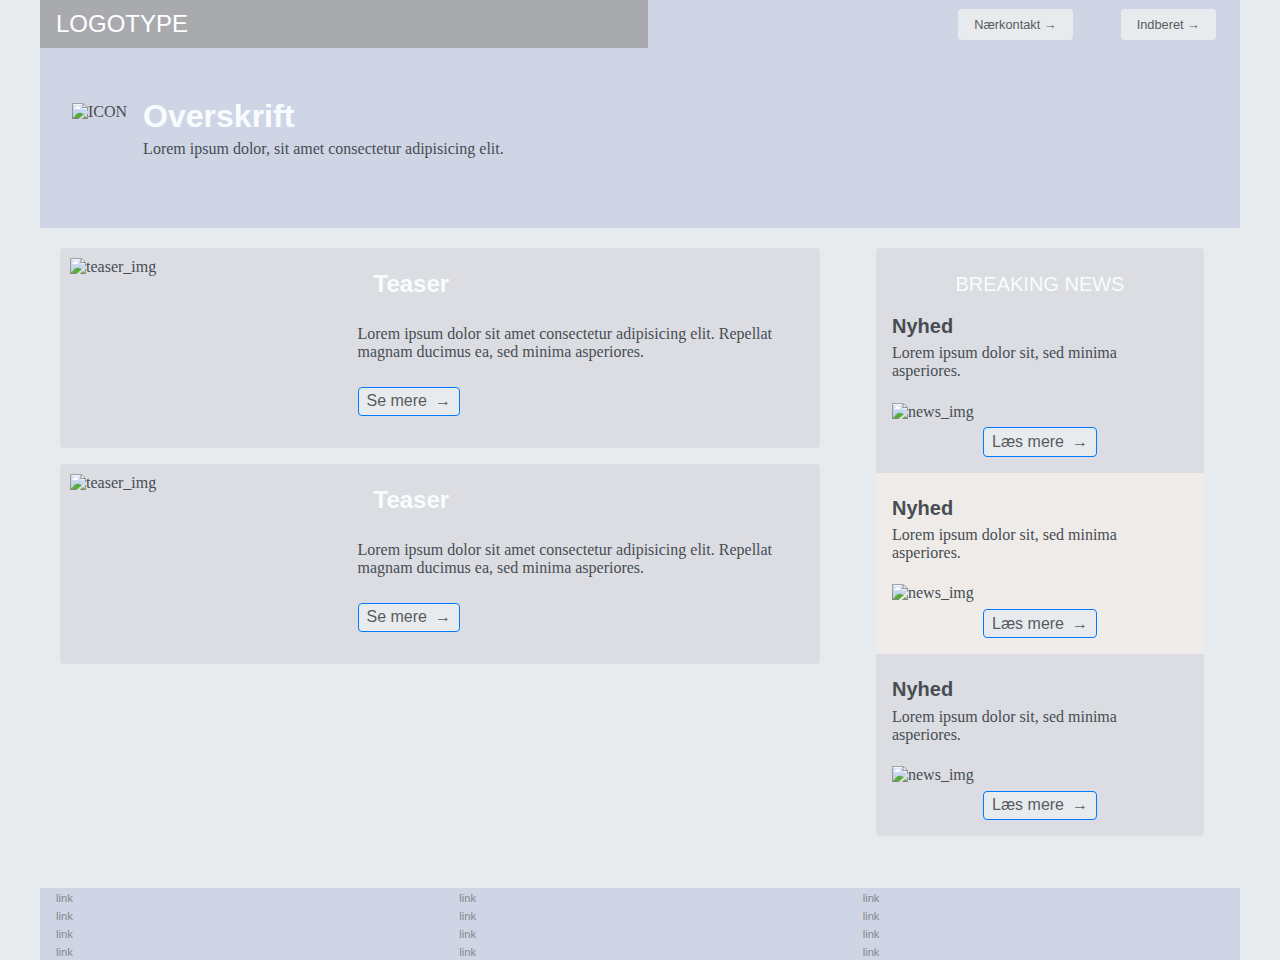
==== emergency-main/index.html @ be7192fd "Starter project" ====
<!DOCTYPE html>
<html lang="en">
  <head>
    <meta charset="UTF-8" />
    <meta http-equiv="X-UA-Compatible" content="IE=edge" />
    <meta name="viewport" content="width=device-width, initial-scale=1.0" />
    <link rel="stylesheet" href="css/custom.css" />
    <link rel="stylesheet" href="css/general.css" />
    <link rel="stylesheet" href="css/layout.css" />
    <link rel="stylesheet" href="css/burger.css" />
    <link rel="stylesheet" href="css/cards.css" />
    <link rel="icon" type="image/png" href="img/fav.png" />
    <title>Emergency Site</title>
  </head>
  <body id="frontpage">
    <header>
      <nav>
        <div id="logotype-wrapper">
          <a href="index.html"> LOGOTYPE </a>
        </div>
        <ul class="menu">
          <li><a class="menuItem" href="instruction.html">Nærkontakt </a></li>
          <li><a class="menuItem" href="register.html">Indberet</a></li>
        </ul>
      </nav>
    </header>
    <section id="main-disclamer">
      <div id="main-disclamer-content">
        <img src="warning" alt="ICON" />
        <div>
          <h1>Overskrift</h1>
          <p>Lorem ipsum dolor, sit amet consectetur adipisicing elit.</p>
        </div>
      </div>
    </section>
    <main>
      <section id="daily">
        <article class="daily_card">
          <img src="" alt="teaser_img" />
          <div class="daily_text">
            <h2>Teaser</h2>
            <p>Lorem ipsum dolor sit amet consectetur adipisicing elit. Repellat magnam ducimus ea, sed minima asperiores.</p>
            <a href="" class="cta_btn">Se mere</a>
          </div>
        </article>
        <article class="daily_card">
          <img src="" alt="teaser_img" />
          <div class="daily_text">
            <h2>Teaser</h2>
            <p>Lorem ipsum dolor sit amet consectetur adipisicing elit. Repellat magnam ducimus ea, sed minima asperiores.</p>
            <a href="" class="cta_btn">Se mere</a>
          </div>
        </article>
      </section>
      <section id="breaking">
        <article class="news_card">
          <h3>Nyhed</h3>
          <p>Lorem ipsum dolor sit, sed minima asperiores.</p>
          <img src="" alt="news_img" />
          <a class="cta_btn" href="">Læs mere</a>
        </article>
        <article class="news_card">
          <h3>Nyhed</h3>
          <p>Lorem ipsum dolor sit, sed minima asperiores.</p>
          <img src="" alt="news_img" />
          <a class="cta_btn" href="">Læs mere</a>
        </article>
        <article class="news_card">
          <h3>Nyhed</h3>
          <p>Lorem ipsum dolor sit, sed minima asperiores.</p>
          <img src="" alt="news_img" />
          <a class="cta_btn" href="">Læs mere</a>
        </article>
      </section>
    </main>

    <footer>
      <nav class="some">
        <ul>
          <li><a href="">link</a></li>
          <li><a href="">link</a></li>
          <li><a href="">link</a></li>
          <li><a href="">link</a></li>
        </ul>
      </nav>
      <nav class="another">
        <ul>
          <li><a href="">link</a></li>
          <li><a href="">link</a></li>
          <li><a href="">link</a></li>
          <li><a href="">link</a></li>
        </ul>
      </nav>
      <nav class="yetanother">
        <ul>
          <li><a href="">link</a></li>
          <li><a href="">link</a></li>
          <li><a href="">link</a></li>
          <li><a href="">link</a></li>
        </ul>
      </nav>
    </footer>
    <!-- <script src="js/main.js"></script> -->
  </body>
</html>
---- emergency-main/css/custom.css ----
:root {
  /* Colours */
  --primary-bg-color: #e8ebee; /* used */
  --primary-font-color: #474d52; /* used */

  --secondary-bg-color: #5d656c; /* used */
  --secondary-font-color: #d5e5f4; /* used */

  /* CAN BE DELETED WHEN THE PLACEHOLDER CLASS IS DELETED */
  --placeholder-bg-color: #eb9e1a; /* used */
  --placeholder-font-color: #575c61; /* used */

  /* NOT USED AT THE MOMENT */
  --info-color: #17a2b8;
  --warning-color: #ffc107;
  --danger-color: #dc3545;

  /* Borders */
  --border-color: #007bff; /* used */
  --border-color-light: #f7f5c2; /* used */
  --border-radius: 0.25rem;

  /* Links */
  --link-color: #84888e; /* used */
  --hover-color: #f9fcfe; /* used */
  --active-color: #f52727; /* used */

  /* From styletile */

  /* Fonts */
  --logotype-font: "Roboto", sans-serif;
  --headline-font: "Roboto", sans-serif;
  --body-font: "Roboto", sans-serif;
  --link-font: "Calibri", sans-serif;

  /* Text sizes */
  --logotype-size: 1.5rem;
  --headline1-size: 2rem;
  --headline2-size: 1.5rem;
  --headline3-size: 1.25rem;
  --bodytext-size: 1rem;
  --cta-text-size: 1.25rem;
  --followup-text-size: 0.8rem;
  --form-submit-size: 1rem;

  /* Text colors */
  --logotype-color: #ffffff;
  --headline-color: #bbc3ca;
  --headline-color-inverted: #f9fcfe;
  --bodytext-color: #575c61;
  --bodytext-color-inverted: #f9fcfe;
  --cta-text-color: #bbc3ca;
  --cta-text-color-inverted: #bbc3ca;
  --followup-text-color: #575c61;
  --followup-text-color-inverted: #bbc3ca;
  --formfield-text-color: #575c61;
  --form-submit-color: #bbc3ca;
  --form-submit-color-inverted: #bbc3ca;

  /* Background colors */
  --logotype-background-color: #a9aaae;
  --header-background-color: #cfd5e5;
  --article-background-color: #dbdde3;
  --news-background-color: #dbdde3;
  --news-background-color-inverted: #eeebe9;
  --info-background-color: #dbdde3;
  --headline-bg-color: #dbdde3;
  --headline-bg-color-alert: #dbdde3;
  --headline-bg-color-inverted: #dbdde3;
  --bodytext-bg-color: #dbdde3;
  --bodytext-bg-color-inverted: #dbdde3;
  --cta-text-bg-color: #dbdde3;
  --cta-text-bg-color-inverted: #dbdde3;
  --followup-text-bg-color: #e8ebee;
  --followup-text-bg-color-inverted: #dbdde3;
  --form-background-color: #c5c7ce;
  --form-text-color: #dbdde3;
  --formfield-background-color: #dbdde3;
  --formfield-background-color-active: #dbdde3;
  --form-submit-bg-color: #dbdde3;
  --form-submit-bg-color-inverted: #dbdde3;

  /* Info-boxes */
  --info-bg-color-yellow: #d6d5ce;
  --info-bg-color-green: #a6a6a0;
}
---- emergency-main/css/general.css ----
html,
body,
header,
footer,
main,
nav,
ul,
#main-disclamer {
  margin: 0;
  padding: 0;
  box-sizing: border-box;
}

body {
  font-family: var(--default-font);
  color: var(--primary-font-color);
  background-color: var(--primary-bg-color);
}
header,
footer {
  background-color: var(--header-background-color);
  color: var(--secondary-font-color);
  height: min-content;
}
.logo-wrapper {
  background-color: var(--logotype-background-color);
  color: var(--logotype-color);
}
#main-disclamer {
  height: 180px;
  background-color: var(--header-background-color);
  display: flex;
  justify-content: flex-start;
  align-items: center;
  padding-left: 2rem;
}
#main-disclamer-content {
  display: flex;
  column-gap: 1rem;
}
main section {
  padding: 20px;
  /* margin: 10px; */
  /* border: 1px solid var(--border-color); */
  border-radius: var(--border-radius);
}
h1,
h2,
h3,
h4,
h5,
h6 {
  font-family: var(--headline-font);
}
h1 {
  font-size: var(--headline1-size);
  color: var(--headline-color-inverted);
  margin: 5px 0;
  line-height: 1rem;
  text-align: left;
}
h2 {
  font-size: var(--headline2-size);
}
h3 {
  font-size: var(--headline3-size);
}

main > h1 {
  background-color: var(--headline-bg-color-alert);
  color: var(--headline-color-inverted);
  line-height: 4rem;
  padding: 5px 3rem 0 3rem;
  width: calc(80% - 6rem);
}

/* NAVIGATION STRUCTURES */
header > nav {
  height: 100%;
}
nav ul {
  list-style: none;
}
nav a {
  font-family: var(--link-font);
  text-decoration: none;
  color: var(--link-color);
}
a {
  font-family: var(--link-font);
}
#logotype-wrapper {
  background-color: var(--logotype-background-color);
  margin: 0;
  display: flex;
  justify-content: flex-start;
  align-items: center;
  padding: 0 0 0 1rem;
}
#logotype-wrapper > a {
  font-size: var(--logotype-size);
  color: var(--logotype-color);
  font-family: var(--logotype-font);
  height: 3rem;
  width: 100%;
  display: flex;
  align-items: center;
}
header nav li a {
  margin: 1.5rem;
  background-color: var(--followup-text-bg-color);
  color: var(--followup-text-color);
  font-size: var(--followup-text-size);
  padding: 0.5rem 1rem;
  border-radius: var(--border-radius);
}
header > nav li > a:after {
  content: " \2192";
}
nav a:hover {
  color: var(--hover-color);
}
nav a:active {
  color: var(--active-color);
}

/* FOOTER */
footer a {
  font-size: 0.7rem;
}
.yellow,
.green {
  padding: 1.5rem 1rem 0.5rem 1rem;
}
.yellow {
  background-color: var(--info-bg-color-yellow);
}
.green {
  background-color: var(--info-bg-color-green);
}
---- emergency-main/css/layout.css ----
/* LAYOUT FOR MAIN CONTENT */
body {
  display: grid;
  grid-template-rows: auto 1fr auto;
  height: 100vh;
  max-width: 1200px;
  margin: 0 auto;
}
main {
  display: grid;
  row-gap: 1rem;
}
main > *:not(:first-child) {
  margin: 0 1rem;
}
main {
  grid-template-rows: min-content min-content 1fr min-content;
}

/* LAYOUT FOR HEADER AND FOOTER */
footer {
  display: grid;
  gap: 10px;
}
header nav,
footer nav {
  display: flex;
  justify-content: space-between;
  align-items: center;
}
header nav > * {
  flex: 1;
}
nav ul {
  display: flex;
  justify-content: flex-end;
}
header ul {
  height: 100%;
  width: clamp(175px, 50%, 300px);
}
footer ul {
  flex-direction: column;
  padding-left: 1rem;
}

/* LAYOUT FOR SECTIONS */
#daily,
#breaking {
  display: grid;
}
#daily {
  grid-template-rows: repeat(2, minmax(200px, min-content));
  gap: 1rem;
}
#breaking {
  grid-template-rows: repeat(auto-fit, minmax(50px, min-content));
  gap: 0;
}

@media (width > 600px) {
  #frontpage > main {
    grid-template-columns: 6fr 3fr;
    grid-template-rows: auto 1fr auto;
  }
  #instruction > main,
  #register > main {
    grid-template-columns: 5fr 3fr;
    grid-template-rows: auto 1fr auto;
  }

  .qr {
    order: 1;
  }

  h1 {
    grid-column: 1 / -1;
  }
  footer {
    grid-template-columns: 1fr 1fr 1fr;
  }
}
---- emergency-main/css/cards.css ----
.daily_card {
  background-color: var(--article-background-color);
  display: grid;
  grid-template-columns: 3fr 5fr;
  gap: 10px;
  padding: 10px 0 10px 10px;
  /* border: 1px solid var(--border-color); */
  border-radius: var(--border-radius);
  height: minmax(200px, min-content);
}
.daily_text {
  display: grid;
  grid-template-rows: repeat(3, min-content);
  gap: 10px;
}
.daily_text h2 {
  background-color: var(--headline-bg-color-inverted);
  color: var(--headline-color-inverted);
  padding: calc(1.1rem / 1.5) 0 calc(1.1rem / 2) 1rem;
  margin: 0 0 0.5rem 0;
}
.daily_text p {
  padding-right: 2rem;
  margin: 0 0 1rem 0;
}
.daily_text .cta_btn {
  justify-self: left;
}
.daily_img {
  width: 100%;
  height: 100%;
  object-fit: cover;
}
.news_card {
  background-color: var(--article-background-color);
  display: grid;
  grid-template-rows: repeat(min-content);
  gap: 0.4rem;
  padding: 1rem 0;
  /* border: 1px solid var(--border-color); */
  height: minmax(300px, min-content);
}
.news_card:nth-child(2n) {
  background-color: var(--news-background-color-inverted);
}
.news_card > * {
  padding: 0 1rem;
}
.news_card h3 {
  margin: 0.5rem 0 0 0;
}
.news_card p {
  margin: 0 0 1rem 0;
}
.news_card:first-child:before {
  content: "BREAKING NEWS";
  background-color: var(--headline-bg-color-inverted);
  color: var(--headline-color-inverted);
  font-family: var(--headline-font);
  font-size: var(--headline3-size);
  text-align: center;
  line-height: 1rem;
  padding: calc(1.1rem / 1.5) 0 calc(1.1rem / 2) 0;
  /* margin: 0 0 1rem 0; */
}
.news_card:first-child {
  border-radius: var(--border-radius) var(--border-radius) 0 0;
}
.news_card:last-child {
  border-radius: 0 0 var(--border-radius) var(--border-radius);
}

.news_card .cta_btn {
  justify-self: center;
}
.cta_btn {
  display: inline-block;
  padding: 0.3rem 0.5rem;
  border: 1px solid var(--border-color);
  border-radius: var(--border-radius);
  background-color: var(--followup-text-bg-color);
  color: var(--followup-text-color);
  text-align: center;
  text-decoration: none;
  width: max-content;
}
.cta_btn:after {
  content: "\2192";
  margin-left: 0.5rem;
}
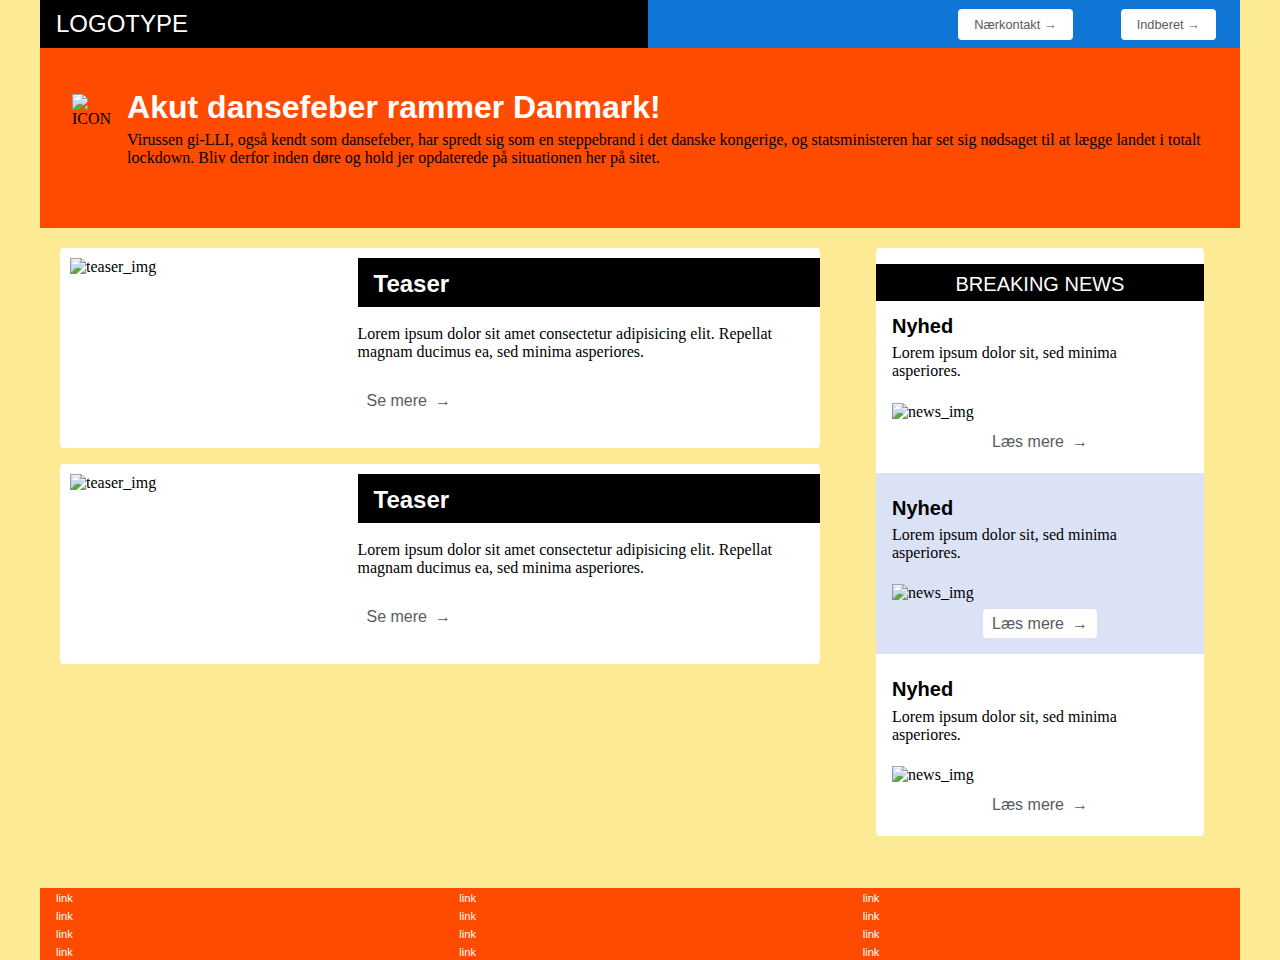
==== commit fd3a94db: "forms grundform lavet" ====
--- a/emergency-main/index.html
+++ b/emergency-main/index.html
@@ -14,7 +14,7 @@
   </head>
   <body id="frontpage">
     <header>
-      <nav>
+      <nav class="headright">
         <div id="logotype-wrapper">
           <a href="index.html"> LOGOTYPE </a>
         </div>
@@ -28,8 +28,13 @@
       <div id="main-disclamer-content">
         <img src="warning" alt="ICON" />
         <div>
-          <h1>Overskrift</h1>
-          <p>Lorem ipsum dolor, sit amet consectetur adipisicing elit.</p>
+          <h1>Akut dansefeber rammer Danmark!</h1>
+          <p>
+            Virussen gi-LLI, også kendt som dansefeber, har spredt sig som en
+            steppebrand i det danske kongerige, og statsministeren har set sig
+            nødsaget til at lægge landet i totalt lockdown. Bliv derfor inden
+            døre og hold jer opdaterede på situationen her på sitet.
+          </p>
         </div>
       </div>
     </section>
@@ -39,7 +44,10 @@
           <img src="" alt="teaser_img" />
           <div class="daily_text">
             <h2>Teaser</h2>
-            <p>Lorem ipsum dolor sit amet consectetur adipisicing elit. Repellat magnam ducimus ea, sed minima asperiores.</p>
+            <p>
+              Lorem ipsum dolor sit amet consectetur adipisicing elit. Repellat
+              magnam ducimus ea, sed minima asperiores.
+            </p>
             <a href="" class="cta_btn">Se mere</a>
           </div>
         </article>
@@ -47,7 +55,10 @@
           <img src="" alt="teaser_img" />
           <div class="daily_text">
             <h2>Teaser</h2>
-            <p>Lorem ipsum dolor sit amet consectetur adipisicing elit. Repellat magnam ducimus ea, sed minima asperiores.</p>
+            <p>
+              Lorem ipsum dolor sit amet consectetur adipisicing elit. Repellat
+              magnam ducimus ea, sed minima asperiores.
+            </p>
             <a href="" class="cta_btn">Se mere</a>
           </div>
         </article>
--- a/emergency-main/css/custom.css
+++ b/emergency-main/css/custom.css
@@ -1,29 +1,29 @@
 :root {
   /* Colours */
-  --primary-bg-color: #e8ebee; /* used */
-  --primary-font-color: #474d52; /* used */
+  --primary-bg-color: #fceb94; /* used */
+  --primary-font-color: #000000; /* used */
 
-  --secondary-bg-color: #5d656c; /* used */
-  --secondary-font-color: #d5e5f4; /* used */
+  --secondary-bg-color: #c91a1a; /* used */
+  --secondary-font-color: #ffffff; /* used */
 
   /* CAN BE DELETED WHEN THE PLACEHOLDER CLASS IS DELETED */
-  --placeholder-bg-color: #eb9e1a; /* used */
-  --placeholder-font-color: #575c61; /* used */
+  --placeholder-bg-color: #926a24; /* used */
+  --placeholder-font-color: #122d47; /* used */
 
   /* NOT USED AT THE MOMENT */
-  --info-color: #17a2b8;
+  --info-color: #487880;
   --warning-color: #ffc107;
   --danger-color: #dc3545;
 
   /* Borders */
-  --border-color: #007bff; /* used */
-  --border-color-light: #f7f5c2; /* used */
+  --border-color: #007bff00; /* used */
+  --border-color-light: #fff707; /* used */
   --border-radius: 0.25rem;
 
   /* Links */
-  --link-color: #84888e; /* used */
-  --hover-color: #f9fcfe; /* used */
-  --active-color: #f52727; /* used */
+  --link-color: #ffffff; /* used */
+  --hover-color: #0681d3; /* used */
+  --active-color: #a30d0d; /* used */
 
   /* From styletile */
 
@@ -45,42 +45,55 @@
 
   /* Text colors */
   --logotype-color: #ffffff;
-  --headline-color: #bbc3ca;
-  --headline-color-inverted: #f9fcfe;
-  --bodytext-color: #575c61;
-  --bodytext-color-inverted: #f9fcfe;
-  --cta-text-color: #bbc3ca;
+  --headline-color: #ffffff;
+  --headline-color-inverted: #ffffff;
+  --bodytext-color: #01070c;
+  --bodytext-color-inverted: #2e861c;
+  --cta-text-color: #17a817;
   --cta-text-color-inverted: #bbc3ca;
   --followup-text-color: #575c61;
-  --followup-text-color-inverted: #bbc3ca;
-  --formfield-text-color: #575c61;
+  --followup-text-color-inverted: #56a812;
+  --formfield-text-color: #ffffff;
   --form-submit-color: #bbc3ca;
-  --form-submit-color-inverted: #bbc3ca;
+  --form-submit-color-inverted: #ffffff;
 
   /* Background colors */
-  --logotype-background-color: #a9aaae;
-  --header-background-color: #cfd5e5;
-  --article-background-color: #dbdde3;
-  --news-background-color: #dbdde3;
-  --news-background-color-inverted: #eeebe9;
-  --info-background-color: #dbdde3;
-  --headline-bg-color: #dbdde3;
-  --headline-bg-color-alert: #dbdde3;
-  --headline-bg-color-inverted: #dbdde3;
-  --bodytext-bg-color: #dbdde3;
-  --bodytext-bg-color-inverted: #dbdde3;
-  --cta-text-bg-color: #dbdde3;
-  --cta-text-bg-color-inverted: #dbdde3;
-  --followup-text-bg-color: #e8ebee;
-  --followup-text-bg-color-inverted: #dbdde3;
-  --form-background-color: #c5c7ce;
-  --form-text-color: #dbdde3;
-  --formfield-background-color: #dbdde3;
-  --formfield-background-color-active: #dbdde3;
-  --form-submit-bg-color: #dbdde3;
-  --form-submit-bg-color-inverted: #dbdde3;
+  --logotype-background-color: #000000;
+  --header-background-color: #ff4b00;
+  --article-background-color: #ffffff;
+  --news-background-color: #192f72;
+  --news-background-color-inverted: #dbe2f5;
+  --info-background-color: #ffffff;
+  --headline-bg-color: #385a8d;
+  --headline-bg-color-alert: #ff4b00;
+  --headline-bg-color-inverted: #000000;
+  --bodytext-bg-color: #132866;
+  --bodytext-bg-color-inverted: #3b7c1d;
+  --cta-text-bg-color: #4a7518;
+  --cta-text-bg-color-inverted: #aa1c1c;
+  --followup-text-bg-color: #ffffff;
+  --followup-text-bg-color-inverted: #ffffff;
+  --form-background-color: #143bc9;
+  --form-text-color: #1b2f6b;
+  --formfield-background-color: #d31fac;
+  --formfield-background-color-active: #c01595;
+  --form-submit-bg-color: #d524e6;
+  --form-submit-bg-color-inverted: #c5149f;
 
   /* Info-boxes */
-  --info-bg-color-yellow: #d6d5ce;
-  --info-bg-color-green: #a6a6a0;
+  --info-bg-color-yellow: #fceb94;
+  --info-bg-color-green: #def5db;
 }
+
+.headright {
+  background-color: #1076d6;
+}
+
+fieldset {
+  background-color: #bd1c1ce0;
+  color: white;
+}
+
+#form-section {
+  background-color: #ffffffe0;
+}
--- a/emergency-main/css/general.css
+++ b/emergency-main/css/general.css
@@ -138,3 +138,63 @@
 .green {
   background-color: var(--info-bg-color-green);
 }
+
+#form-info {
+  padding-left: 20px;
+}
+
+/* Tilføjelser fra mig */
+/* Register */
+
+#form-section {
+  padding: 0;
+  height: auto;
+}
+
+.formGrid {
+  display: grid;
+  grid-template-columns: 1fr 1fr;
+  margin-top: 1px;
+  padding-top: 0px;
+}
+
+.felt {
+  display: flex;
+  flex-direction: column;
+  max-width: 200px;
+  padding-bottom: 1px;
+}
+
+label {
+  padding-bottom: 5px;
+}
+
+.bred {
+  height: 22px;
+}
+
+textarea {
+  height: 75px;
+  width: 270px;
+}
+
+#dato {
+  margin-bottom: 5px;
+}
+
+.checkflex {
+  display: flex;
+  flex-direction: column;
+}
+
+.range {
+  display: flex;
+  justify-content: space-between;
+  width: 300px;
+}
+
+.send {
+  margin-top: 30px;
+  width: 80px;
+  height: 30px;
+}
--- a/emergency-main/css/layout.css
+++ b/emergency-main/css/layout.css
@@ -2,7 +2,7 @@
 body {
   display: grid;
   grid-template-rows: auto 1fr auto;
-  height: 100vh;
+
   max-width: 1200px;
   margin: 0 auto;
 }
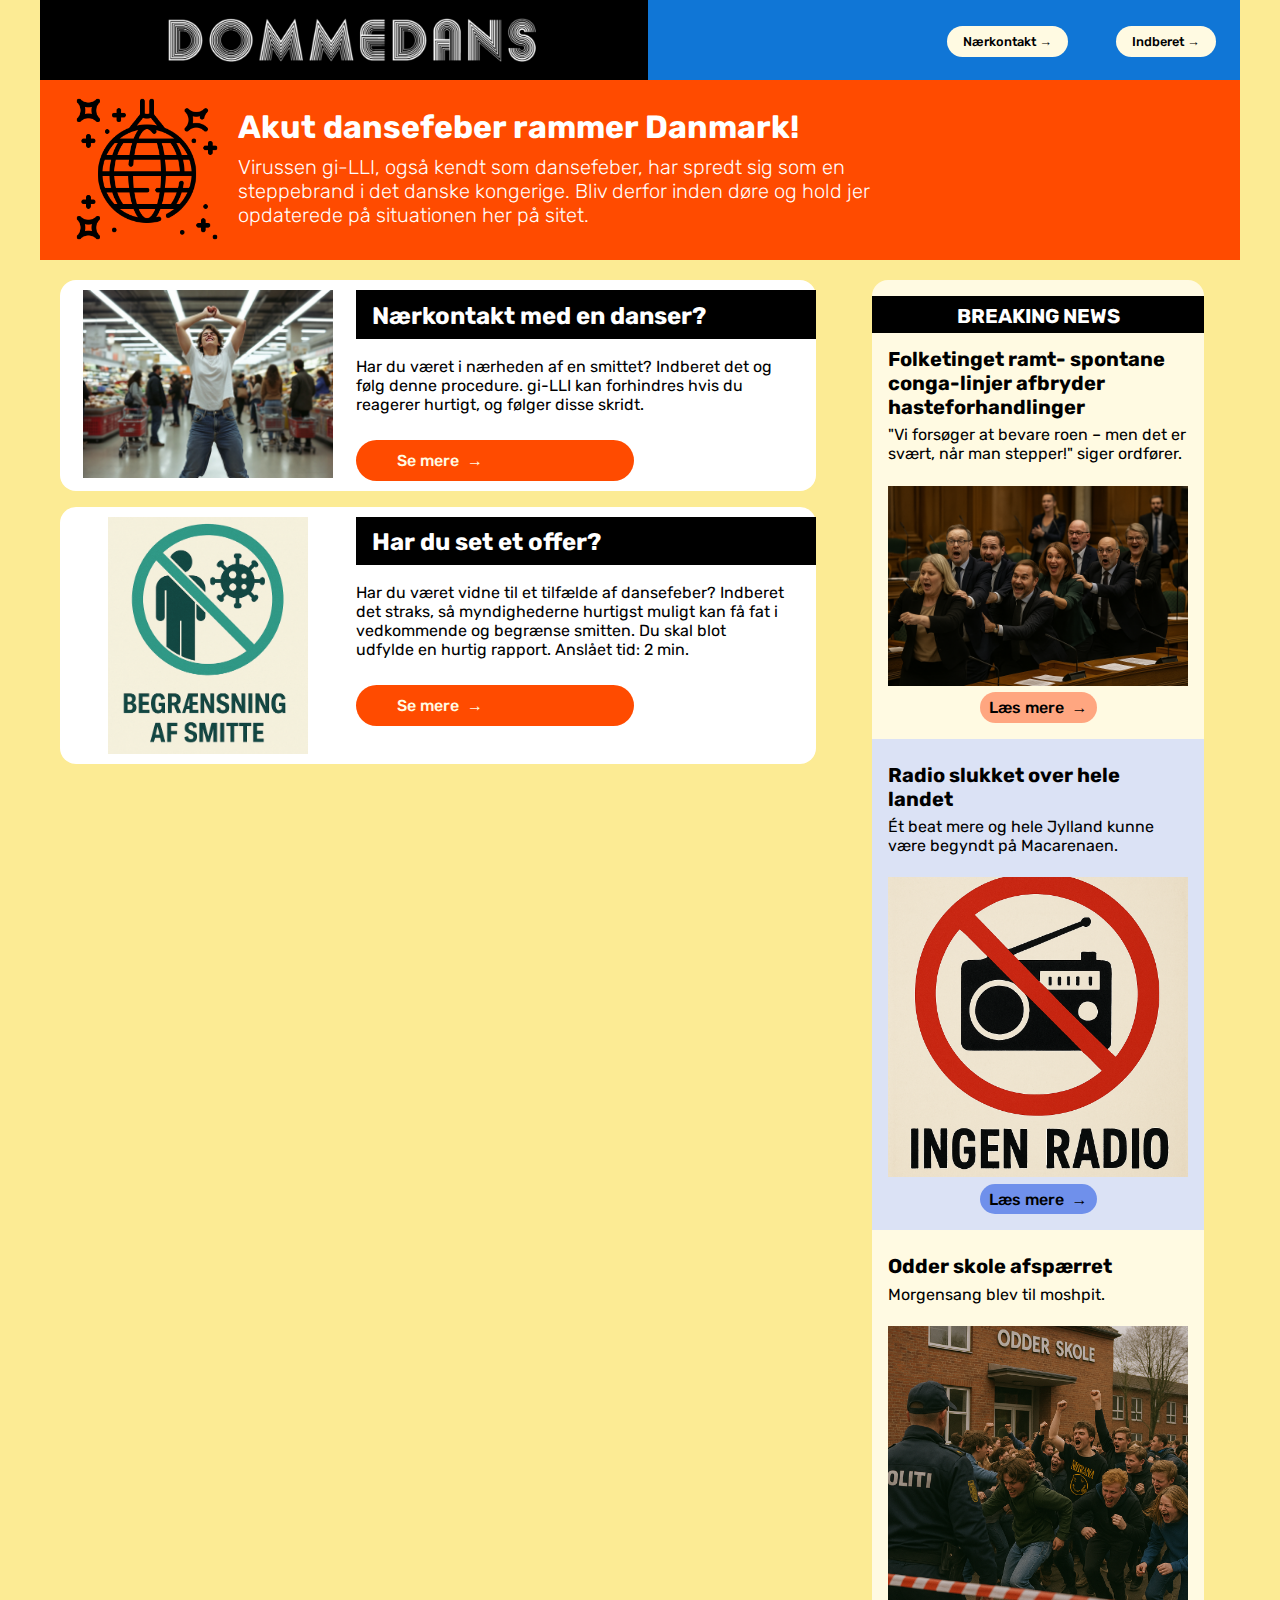
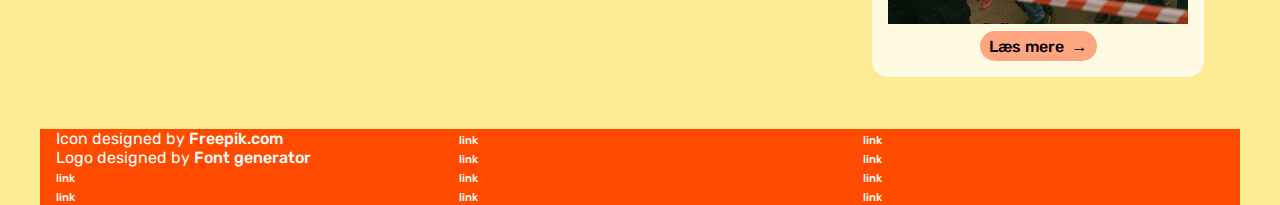
==== commit 042ab219: "Teasers lavet" ====
--- a/emergency-main/index.html
+++ b/emergency-main/index.html
@@ -16,7 +16,9 @@
     <header>
       <nav class="headright">
         <div id="logotype-wrapper">
-          <a href="index.html"> LOGOTYPE </a>
+          <a href="index.html">
+            <img id="logo" src="./img/logo.png" alt="Logo" />
+          </a>
         </div>
         <ul class="menu">
           <li><a class="menuItem" href="instruction.html">Nærkontakt </a></li>
@@ -26,14 +28,13 @@
     </header>
     <section id="main-disclamer">
       <div id="main-disclamer-content">
-        <img src="warning" alt="ICON" />
-        <div>
+        <img id="icon" src="./img/icon.png" alt="ICON" />
+        <div id="overskriftSection">
           <h1>Akut dansefeber rammer Danmark!</h1>
-          <p>
+          <p id="underrubrik">
             Virussen gi-LLI, også kendt som dansefeber, har spredt sig som en
-            steppebrand i det danske kongerige, og statsministeren har set sig
-            nødsaget til at lægge landet i totalt lockdown. Bliv derfor inden
-            døre og hold jer opdaterede på situationen her på sitet.
+            steppebrand i det danske kongerige. Bliv derfor inden døre og hold
+            jer opdaterede på situationen her på sitet.
           </p>
         </div>
       </div>
@@ -41,23 +42,26 @@
     <main>
       <section id="daily">
         <article class="daily_card">
-          <img src="" alt="teaser_img" />
+          <img src="img/danser.jpg" id="teaser1" alt="teaser_img" />
           <div class="daily_text">
-            <h2>Teaser</h2>
+            <h2>Nærkontakt med en danser?</h2>
             <p>
-              Lorem ipsum dolor sit amet consectetur adipisicing elit. Repellat
-              magnam ducimus ea, sed minima asperiores.
+              Har du været i nærheden af en smittet? Indberet det og følg denne
+              procedure. gi-LLI kan forhindres hvis du reagerer hurtigt, og
+              følger disse skridt.
             </p>
             <a href="" class="cta_btn">Se mere</a>
           </div>
         </article>
         <article class="daily_card">
-          <img src="" alt="teaser_img" />
+          <img src="img/indberet.png" id="teaser2" alt="teaser_img" />
           <div class="daily_text">
-            <h2>Teaser</h2>
+            <h2>Har du set et offer?</h2>
             <p>
-              Lorem ipsum dolor sit amet consectetur adipisicing elit. Repellat
-              magnam ducimus ea, sed minima asperiores.
+              Har du været vidne til et tilfælde af dansefeber? Indberet det
+              straks, så myndighederne hurtigst muligt kan få fat i vedkommende
+              og begrænse smitten. Du skal blot udfylde en hurtig rapport.
+              Anslået tid: 2 min.
             </p>
             <a href="" class="cta_btn">Se mere</a>
           </div>
@@ -65,21 +69,31 @@
       </section>
       <section id="breaking">
         <article class="news_card">
-          <h3>Nyhed</h3>
-          <p>Lorem ipsum dolor sit, sed minima asperiores.</p>
-          <img src="" alt="news_img" />
-          <a class="cta_btn" href="">Læs mere</a>
+          <h3>
+            Folketinget ramt- spontane conga-linjer afbryder hasteforhandlinger
+          </h3>
+          <p>
+            "Vi forsøger at bevare roen – men det er svært, når man stepper!"
+            siger ordfører.
+          </p>
+          <img src="img/congaLinje.png" alt="news_img" />
+          <a class="cta_btn dialogKnap1" href="">Læs mere</a>
+          <dialog>
+            <form method="dialog1">
+              <button type="button">Luk</button>
+            </form>
+          </dialog>
         </article>
         <article class="news_card">
-          <h3>Nyhed</h3>
-          <p>Lorem ipsum dolor sit, sed minima asperiores.</p>
-          <img src="" alt="news_img" />
-          <a class="cta_btn" href="">Læs mere</a>
+          <h3>Radio slukket over hele landet</h3>
+          <p>Ét beat mere og hele Jylland kunne være begyndt på Macarenaen.</p>
+          <img src="img/radio.png" alt="news_img" />
+          <a class="cta_btn btn_invert" href="">Læs mere</a>
         </article>
         <article class="news_card">
-          <h3>Nyhed</h3>
-          <p>Lorem ipsum dolor sit, sed minima asperiores.</p>
-          <img src="" alt="news_img" />
+          <h3>Odder skole afspærret</h3>
+          <p>Morgensang blev til moshpit.</p>
+          <img src="img/morgensang.png" alt="news_img" />
           <a class="cta_btn" href="">Læs mere</a>
         </article>
       </section>
@@ -88,8 +102,14 @@
     <footer>
       <nav class="some">
         <ul>
-          <li><a href="">link</a></li>
-          <li><a href="">link</a></li>
+          <li>
+            Icon designed by
+            <a id="link" href="https://www.freepik.com/">Freepik.com</a>
+          </li>
+          <li>
+            Logo designed by
+            <a id="link" href="https://www.textstudio.com/">Font generator</a>
+          </li>
           <li><a href="">link</a></li>
           <li><a href="">link</a></li>
         </ul>
@@ -111,6 +131,6 @@
         </ul>
       </nav>
     </footer>
-    <!-- <script src="js/main.js"></script> -->
+    <script src="js/main.js"></script>
   </body>
 </html>
--- a/emergency-main/css/custom.css
+++ b/emergency-main/css/custom.css
@@ -3,7 +3,7 @@
   --primary-bg-color: #fceb94; /* used */
   --primary-font-color: #000000; /* used */
 
-  --secondary-bg-color: #c91a1a; /* used */
+  --secondary-bg-color: #ea0c0c; /* used */
   --secondary-font-color: #ffffff; /* used */
 
   /* CAN BE DELETED WHEN THE PLACEHOLDER CLASS IS DELETED */
@@ -18,7 +18,7 @@
   /* Borders */
   --border-color: #007bff00; /* used */
   --border-color-light: #fff707; /* used */
-  --border-radius: 0.25rem;
+  --border-radius: 1rem;
 
   /* Links */
   --link-color: #ffffff; /* used */
@@ -28,10 +28,12 @@
   /* From styletile */
 
   /* Fonts */
-  --logotype-font: "Roboto", sans-serif;
-  --headline-font: "Roboto", sans-serif;
-  --body-font: "Roboto", sans-serif;
-  --link-font: "Calibri", sans-serif;
+  --logotype-font: "rubikBold", sans-serif;
+  --headline-font: "rubikBold", sans-serif;
+  --body-font: "rubikBold", sans-serif;
+  --link-font: "rubikMedium", sans-serif;
+  --subheading-font: "rubikLight", sans-serif;
+  --default-font: "rubikRegular", sans-serif;
 
   /* Text sizes */
   --logotype-size: 1.5rem;
@@ -51,7 +53,7 @@
   --bodytext-color-inverted: #2e861c;
   --cta-text-color: #17a817;
   --cta-text-color-inverted: #bbc3ca;
-  --followup-text-color: #575c61;
+  --followup-text-color: #000000;
   --followup-text-color-inverted: #56a812;
   --formfield-text-color: #ffffff;
   --form-submit-color: #bbc3ca;
@@ -61,7 +63,7 @@
   --logotype-background-color: #000000;
   --header-background-color: #ff4b00;
   --article-background-color: #ffffff;
-  --news-background-color: #192f72;
+  --news-background-color: #fffae2;
   --news-background-color-inverted: #dbe2f5;
   --info-background-color: #ffffff;
   --headline-bg-color: #385a8d;
@@ -71,7 +73,7 @@
   --bodytext-bg-color-inverted: #3b7c1d;
   --cta-text-bg-color: #4a7518;
   --cta-text-bg-color-inverted: #aa1c1c;
-  --followup-text-bg-color: #ffffff;
+  --followup-text-bg-color: #ffa680;
   --followup-text-bg-color-inverted: #ffffff;
   --form-background-color: #143bc9;
   --form-text-color: #1b2f6b;
@@ -79,10 +81,15 @@
   --formfield-background-color-active: #c01595;
   --form-submit-bg-color: #d524e6;
   --form-submit-bg-color-inverted: #c5149f;
+  --knap-i-header-farve: #fffae2;
 
   /* Info-boxes */
   --info-bg-color-yellow: #fceb94;
   --info-bg-color-green: #def5db;
+}
+
+#link {
+  font-size: 1rem;
 }
 
 .headright {
@@ -90,10 +97,38 @@
 }
 
 fieldset {
-  background-color: #bd1c1ce0;
+  background-color: #520505e0;
   color: white;
 }
 
 #form-section {
   background-color: #ffffffe0;
 }
+
+input:hover {
+  border-color: rgb(16, 16, 174);
+}
+
+textarea:hover {
+  border-color: rgb(16, 16, 173);
+}
+
+input:user-invalid {
+  border-color: red;
+}
+
+input:user-valid {
+  border-color: green;
+}
+
+textarea:user-invalid {
+  border-color: red;
+}
+
+textarea:user-valid {
+  border-color: green;
+}
+
+.cta_btn:hover {
+  color: rgb(255, 255, 255);
+}
--- a/emergency-main/css/general.css
+++ b/emergency-main/css/general.css
@@ -101,14 +101,23 @@
   font-size: var(--logotype-size);
   color: var(--logotype-color);
   font-family: var(--logotype-font);
-  height: 3rem;
+  height: 5rem;
   width: 100%;
+  display: flex;
+  align-items: center;
+}
+
+#logotype-wrapper > a > img {
+  font-size: var(--logotype-size);
+  color: var(--logotype-color);
+  font-family: var(--logotype-font);
+  height: 5rem;
   display: flex;
   align-items: center;
 }
 header nav li a {
   margin: 1.5rem;
-  background-color: var(--followup-text-bg-color);
+  background-color: var(--knap-i-header-farve);
   color: var(--followup-text-color);
   font-size: var(--followup-text-size);
   padding: 0.5rem 1rem;
@@ -198,3 +207,60 @@
   width: 80px;
   height: 30px;
 }
+
+.sum div {
+  padding-bottom: 15px;
+}
+
+#icon {
+  height: 150px;
+}
+
+#overskriftSection {
+  padding-top: 20px;
+}
+
+@font-face {
+  font-family: rubikLight;
+  src: url(../fonts/Rubik-Light.ttf);
+}
+
+@font-face {
+  font-family: rubikMedium;
+  src: url(../fonts/Rubik-Medium.ttf);
+}
+
+@font-face {
+  font-family: rubikBold;
+  src: url(../fonts/Rubik-Bold.ttf);
+}
+
+@font-face {
+  font-family: rubikRegular;
+  src: url(../fonts/Rubik-Regular.ttf);
+}
+
+#underrubrik {
+  color: white;
+  font-family: var(--subheading-font);
+  font-size: 20px;
+  max-width: 700px;
+}
+
+#logo {
+  margin: 0 auto;
+}
+
+.news_card > img {
+  width: 300px;
+}
+
+#teaser1 {
+  width: 250px;
+  margin: 0 auto;
+}
+
+#teaser2 {
+  width: 200px;
+  margin: 0 auto;
+}
--- a/emergency-main/css/cards.css
+++ b/emergency-main/css/cards.css
@@ -32,7 +32,7 @@
   object-fit: cover;
 }
 .news_card {
-  background-color: var(--article-background-color);
+  background-color: var(--news-background-color);
   display: grid;
   grid-template-rows: repeat(min-content);
   gap: 0.4rem;
@@ -84,7 +84,23 @@
   text-decoration: none;
   width: max-content;
 }
+
+.cta_btn:nth-child(3n) {
+  background-color: var(--headline-bg-color-alert);
+  color: #fffae2;
+  padding: 10px 150px 10px 40px;
+  border-radius: 2rem;
+}
+
+.cta_btn:nth-child(3n):hover {
+  color: black;
+}
+
 .cta_btn:after {
   content: "\2192";
   margin-left: 0.5rem;
 }
+
+.btn_invert {
+  background-color: #6f90eb;
+}
